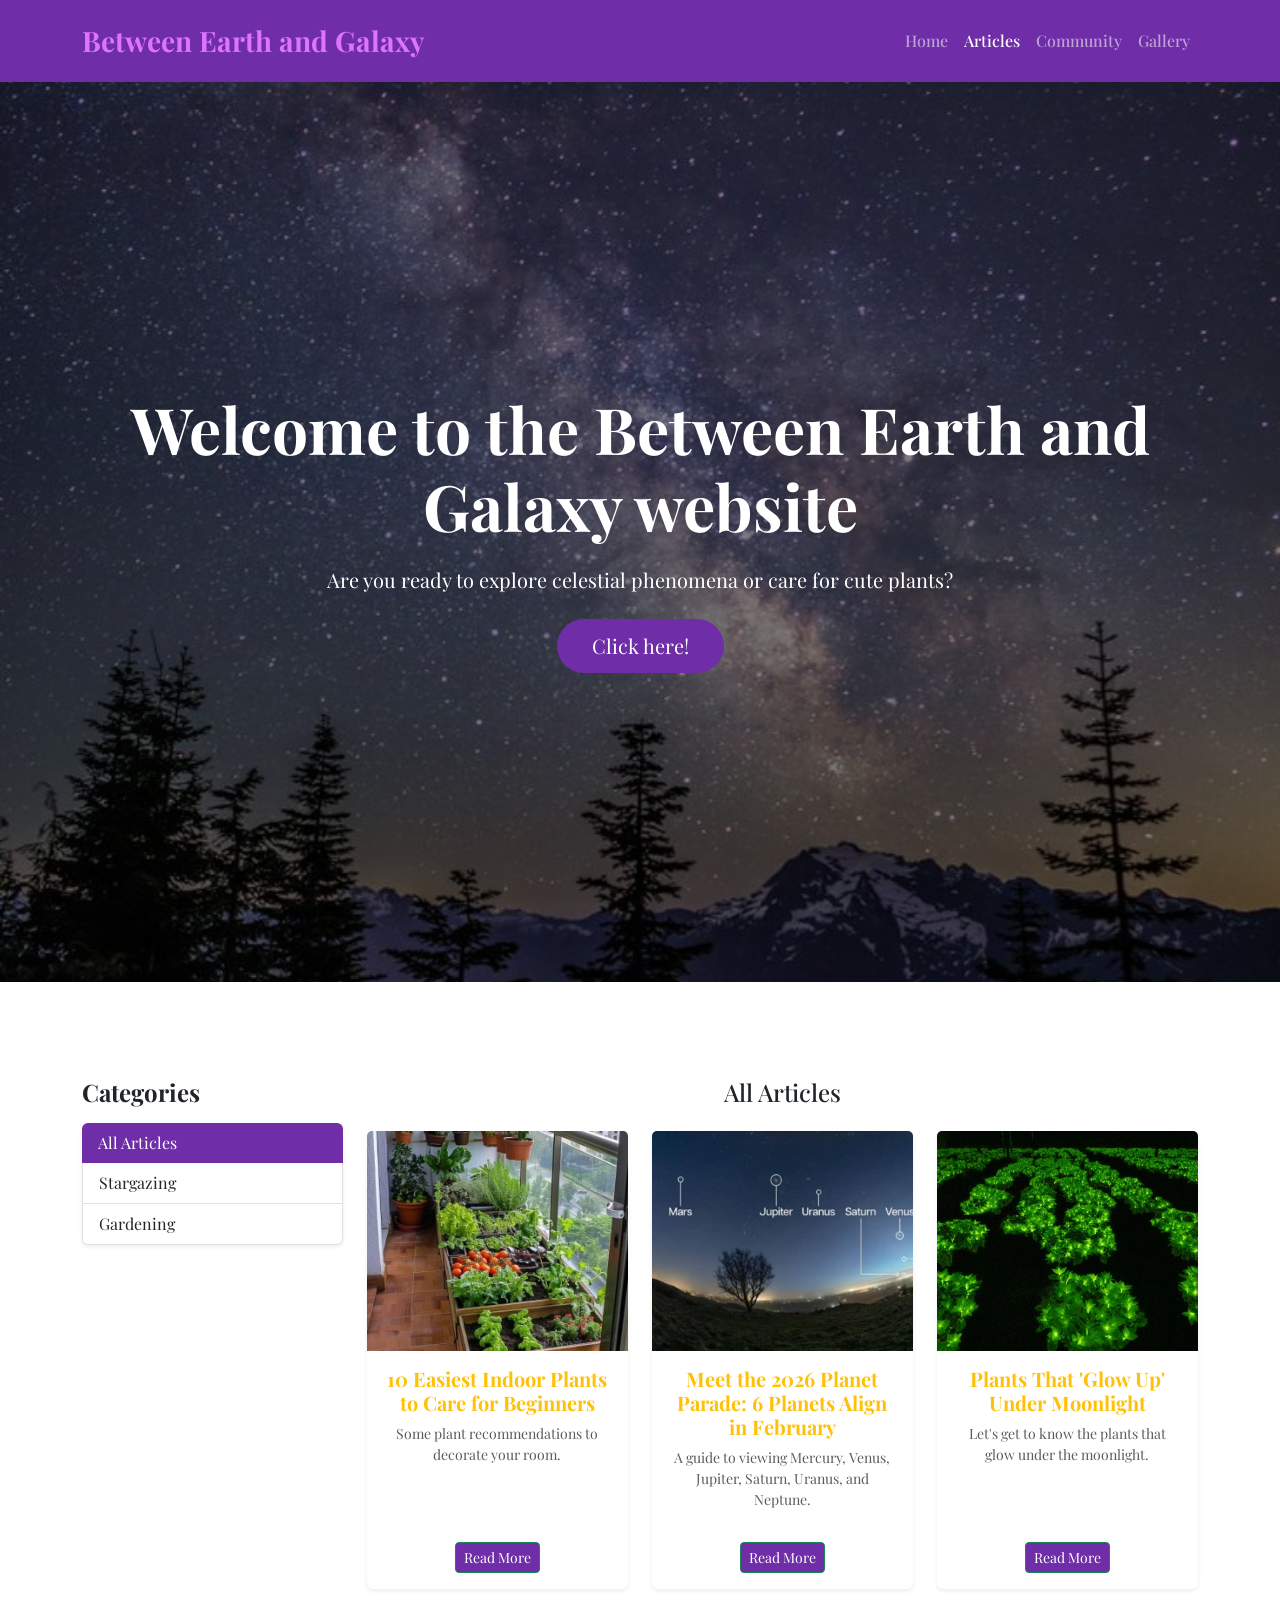
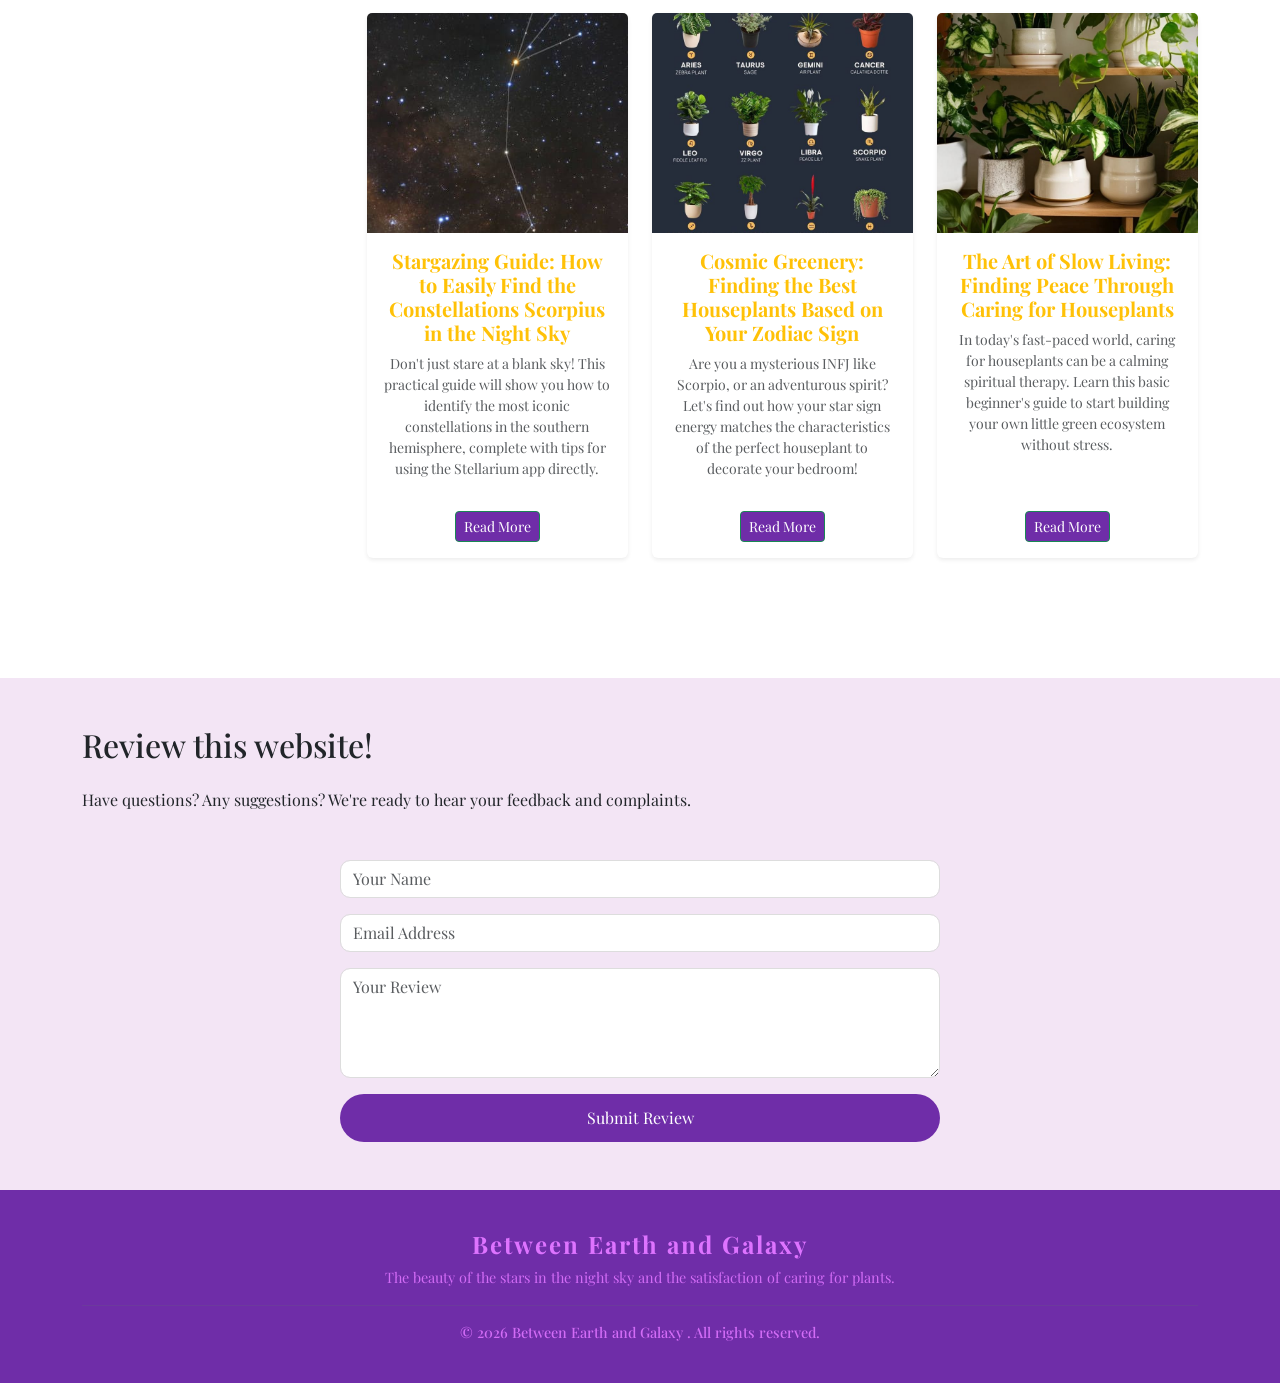
==== artikel.html @ 0eeb185c "Add files via upload" ====
<!DOCTYPE html>
<html lang="en">
<head>
    <meta charset="UTF-8">
    <meta name="viewport" content="width=device-width, initial-scale=1.0">
    <title>Between Earth and Galaxy | Articles</title>
    
    <!-- Bootstrap 5 -->
    <link href="https://cdn.jsdelivr.net/npm/bootstrap@5.3.0/dist/css/bootstrap.min.css" rel="stylesheet">
    <!-- Google Fonts -->
    <link href="https://fonts.googleapis.com/css2?family=Playfair+Display:ital,wght@0,400..900;1,400..900&display=swap" rel="stylesheet">
    <!-- Bootstrap Icons -->
    <link rel="stylesheet" href="https://cdn.jsdelivr.net/npm/bootstrap-icons@1.11.1/font/bootstrap-icons.css">
    <link rel="stylesheet" href="style.css">
</head>
<body>
    
    <!-- NAVBAR -->
    <nav class="navbar navbar-expand-lg navbar-dark sticky-top custom-nav">
        <div class="container">
            <a class="navbar-brand logo" href="#">Between Earth and Galaxy </a>
            
            <button class="navbar-toggler" type="button" data-bs-toggle="collapse" data-bs-target="#navbarNav">
                <span class="navbar-toggler-icon"></span>
            </button>
            
            <div class="collapse navbar-collapse" id="navbarNav">
                <ul class="navbar-nav ms-auto">
                    <li class="nav-item">
                        <a class="nav-link" href="index.html">Home</a>
                    </li>
                    <li class="nav-item">
                        <a class="nav-link active" aria-current="page" href="artikel.html">Articles</a>
                    </li>
                    <li class="nav-item">
                        <a class="nav-link" href="komunitas.html">Community</a>
                    </li>
                    <li class="nav-item">
                        <a class="nav-link" href="galeri.html">Gallery</a>
                    </li>
                </ul>
            </div>
        </div>
    </nav>

    <!-- HERO SECTION -->
    <section class="hero d-flex align-items-center justify-content-center">
        <div class="container text-center">
            <h1 class="display-3 fw-bold">Welcome to the Between Earth and Galaxy website</h1>
            <p class="lead mb-4">Are you ready to explore celestial phenomena or care for cute plants?</p>
            <div class="d-flex justify-content-center">
                <a href="#artikel" class="btn btn-custom btn-lg">Click here!</a>
            </div>
        </div>
    </section>
    
    <!-- ARTIKEL SECTION -->
    <section class="artikel py-5" id="artikel">
        <div class="container py-5">
            <div class="row">
                <!-- Sidebar Categories -->
                <div class="col-md-4 col-lg-3 mb-5">
                    <h4 class="fw-bold mb-3">Categories</h4>
                    <ul class="list-group shadow-sm">
                        <li class="list-group-item active border-0 bg-success">All Articles</li>
                        <li class="list-group-item">Stargazing</li>
                        <li class="list-group-item">Gardening</li>
                    </ul>
                </div>
                
                <!-- Article Grid -->
                <div class="col-md-8 col-lg-9">
                    <h4 class="text-center mb-4">All Articles</h4>
                    <div class="row">
                        
                        <!-- Kartu 1 -->
                        <div class="col-sm-6 col-lg-4 mb-4">
                            <div class="card h-100 shadow-sm">
                                <img src="indoorgarden.jpeg" class="card-img-top" alt="10 Easiest Indoor Plants to Care for Beginners" />
                                <div class="card-body d-flex flex-column text-center">
                                    <h5 class="card-title text-warning"><strong>10 Easiest Indoor Plants to Care for Beginners</strong></h5>
                                    <p class="card-text small text-muted flex-grow-1">Some plant recommendations to decorate your room.</p>
                                    <div class="d-grid gap-2 d-md-flex justify-content-center mt-3">
                                        <a href="#" onclick="alert('The full article is currently under system maintenance.'); return false;" class="btn btn-success btn-sm">Read More</a>
                                    </div>
                                </div>
                            </div>
                        </div>

                        <!-- Kartu 2 -->
                        <div class="col-sm-6 col-lg-4 mb-4">
                            <div class="card h-100 shadow-sm">
                                <img src="paradeplanet.jpg" class="card-img-top" alt="Meet the 2026 Planet Parade: 6 Planets Align in February" />
                                <div class="card-body d-flex flex-column text-center">
                                    <h5 class="card-title text-warning"><strong>Meet the 2026 Planet Parade: 6 Planets Align in February</strong></h5>
                                    <p class="card-text small text-muted flex-grow-1">A guide to viewing Mercury, Venus, Jupiter, Saturn, Uranus, and Neptune.</p>
                                    <div class="d-grid gap-2 d-md-flex justify-content-center mt-3">
                                        <a href="#" onclick="alert('The full article is currently under system maintenance.'); return false;" class="btn btn-success btn-sm">Read More</a>
                                    </div>
                                </div>
                            </div>
                        </div>

                        <!-- Kartu 3 -->
                        <div class="col-sm-6 col-lg-4 mb-4">
                            <div class="card h-100 shadow-sm">
                                <img src="tanamanbercahaya.jpg" class="card-img-top" alt="Plants That 'Glow Up' Under Moonlight" />
                                <div class="card-body d-flex flex-column text-center">
                                    <h5 class="card-title text-warning"><strong>Plants That 'Glow Up' Under Moonlight</strong></h5>
                                    <p class="card-text small text-muted flex-grow-1">Let's get to know the plants that glow under the moonlight.</p>
                                    <div class="d-grid gap-2 d-md-flex justify-content-center mt-3">
                                        <a href="#" onclick="alert('The full article is currently under system maintenance.'); return false;" class="btn btn-success btn-sm">Read More</a>
                                    </div>
                                </div>
                            </div>
                        </div>

                        <!-- Kartu 4 -->
                        <div class="col-sm-6 col-lg-4 mb-4">
                            <div class="card h-100 shadow-sm">
                                <img src="scorpius.jpeg" class="card-img-top" alt="Stargazing Guide: How to Easily Find the Constellations Scorpius in the Night Sky" />
                                <div class="card-body d-flex flex-column text-center">
                                    <h5 class="card-title text-warning"><strong>Stargazing Guide: How to Easily Find the Constellations Scorpius in the Night Sky</strong></h5>
                                    <p class="card-text small text-muted flex-grow-1">Don't just stare at a blank sky! This practical guide will show you how to identify the most iconic constellations in the southern hemisphere, complete with tips for using the Stellarium app directly.</p>
                                    <div class="d-grid gap-2 d-md-flex justify-content-center mt-3">
                                        <a href="#" onclick="alert('The full article is currently under system maintenance.'); return false;" class="btn btn-success btn-sm">Read More</a>
                                    </div>
                                </div>
                            </div>
                        </div>

                        <!-- Kartu 5 -->
                        <div class="col-sm-6 col-lg-4 mb-4">
                            <div class="card h-100 shadow-sm">
                                <img src="houseplantszodiac.jpeg" class="card-img-top" alt="Cosmic Greenery: Finding the Best Houseplants Based on Your Zodiac Sign" />
                                <div class="card-body d-flex flex-column text-center">
                                    <h5 class="card-title text-warning"><strong>Cosmic Greenery: Finding the Best Houseplants Based on Your Zodiac Sign</strong></h5>
                                    <p class="card-text small text-muted flex-grow-1">Are you a mysterious INFJ like Scorpio, or an adventurous spirit? Let's find out how your star sign energy matches the characteristics of the perfect houseplant to decorate your bedroom!</p>
                                    <div class="d-grid gap-2 d-md-flex justify-content-center mt-3">
                                        <a href="#" onclick="alert('The full article is currently under system maintenance.'); return false;" class="btn btn-success btn-sm">Read More</a>
                                    </div>
                                </div>
                            </div>
                        </div>

                        <!-- Kartu 6 -->
                        <div class="col-sm-6 col-lg-4 mb-4">
                            <div class="card h-100 shadow-sm">
                                <img src="houseplants.jpeg" class="card-img-top" alt="The Art of Slow Living: Finding Peace Through Caring for Houseplants" />
                                <div class="card-body d-flex flex-column text-center">
                                    <h5 class="card-title text-warning"><strong>The Art of Slow Living: Finding Peace Through Caring for Houseplants</strong></h5>
                                    <p class="card-text small text-muted flex-grow-1">In today's fast-paced world, caring for houseplants can be a calming spiritual therapy. Learn this basic beginner's guide to start building your own little green ecosystem without stress.</p>
                                    <div class="d-grid gap-2 d-md-flex justify-content-center mt-3">
                                        <a href="#" onclick="alert('The full article is currently under system maintenance.'); return false;" class="btn btn-success btn-sm">Read More</a>
                                    </div>
                                </div>
                            </div>
                        </div>

                    </div> <!-- Akhir Row Produk -->
                </div> <!-- Akhir Col-md-8 -->
            </div> <!-- Akhir Row Utama -->
        </div> <!-- Akhir Container -->
    </section>
    
        <!-- CONTACT SECTION -->
    <section class="contact py-5" id="contact">
        <div class="container">
            <h2 class="mb-4">Review this website!</h2>
            <p class="subtitle mb-5">Have questions? Any suggestions? We're ready to hear your feedback and complaints.</p>
            <form class="contact-form mx-auto" style="max-width: 600px;">
    <div class="mb-3">
        <input type="text" class="form-control" placeholder="Your Name"> 
    </div>
    <div class="mb-3">
        <input type="email" class="form-control" placeholder="Email Address">
    </div>
    <div class="mb-3">
        <textarea class="form-control" rows="4" placeholder="Your Review"></textarea>
    </div>
    <button type="submit" class="btn btn-custom w-100 rounded-pill">Submit Review</button>
</form>
</section>

    <!-- FOOTER -->
    <footer class="footer">
        <div class="container text-center">
            <h4>Between Earth and Galaxy </h4>
            <p>The beauty of the stars in the night sky and the satisfaction of caring for plants.</p>
            <hr class="bg-secondary">
            <p class="copyright mb-0">© 2026 Between Earth and Galaxy . All rights reserved.</p>
        </div>
    </footer>


    <!-- Bootstrap JS Bundle -->
    <script src="https://cdn.jsdelivr.net/npm/bootstrap@5.3.0/dist/js/bootstrap.bundle.min.js"></script>
</body>
</html>
---- style.css ----
/* Global Styles */
* {
    margin: 0;
    padding: 0;
    box-sizing: border-box;
    font-family: 'Playfair Display', serif; 
}

html {
    scroll-behavior: smooth;
}

/* Navbar Customization */
.custom-nav {
    background-color:  #6f2da8 !important;
    padding: 15px 0;
}

.navbar-brand.logo {
    font-size: 28px;
    font-weight: 700;
    color: #de73ff !important;
}

.nav-link {
    font-weight: 500;
    transition: 0.3s;
}

.nav-link:hover {
    color: #de73ff !important;
}

/* Hero Section */
.hero {
    height: 100vh;
    background: linear-gradient(rgba(0, 0, 0, 0.5), rgba(0, 0, 0, 0.5)), 
                url('banner.jpg') no-repeat center center/cover;
    color: #fff;
}

.hero h1 {
    font-size: 4rem;
    margin-bottom: 20px;
}

.btn-custom {
    background-color: #6f2da8;
    color: white;
    border: none;
    padding: 12px 35px;
    border-radius: 50px;
    transition: 0.4s;
    text-decoration: none;
}

.btn-custom:hover {
    background-color: #fff;
    color: #6f2da8;
    transform: scale(1.05);
}

/* About Section */
.about {
    background-color: #f3e5f5; /* Lavender muda */
}

.about h2 {
    font-size: 2.5rem;
    color: #4a148c;
}

.about-text p {
    font-size: 1.2rem;
    line-height: 1.8;
    color: #555;
}

/* Styling Gambar Hobi */
.hobby-img {
    height: 200px;
    object-fit: cover; /* Agar gambar tidak gepeng */
    border-top-left-radius: 20px;
    border-top-right-radius: 20px;
}

.hobby-card {
    border-radius: 20px !important;
    transition: transform 0.3s ease;
}

.hobby-card:hover {
    transform: scale(1.03);
}

.btn-hobby-action {
    background-color:#6f2da8; 
    color: #ffffff; 
    
    border: none;
    padding: 15px 40px;
    border-radius: 50px;
    font-weight: 600;
    transition: all 0.3s ease;
}

.btn-hobby-action:hover {
    background-color: #de73ff; 
    color: #ffffff;
    box-shadow: 0 8px 20px rgba(111, 45, 168, 0.15);;
}

/* Testimony Styles */
.quote-icon {
    font-size: 2.5rem;
    color: #6f2da8;
    margin-bottom: 10px;
}

.stars {
    color: #ffc107;
}

.testimony-card {
    height: 100%;
}

/* Contact Form */
.contact{
  background-color: #f3e5f5;
}

.contact-form {
    max-width: 500px;
}

.form-control {
    border-radius: 10px;
    border: 1px solid #ddd;
}

.form-control:focus {
    box-shadow: 0 0 10px rgba(111, 45, 168, 0.2);
    border-color: #6f2da8;
}

list-group shadow-sm. list-group-item active border-0 bg-success{
  background-color: #6f2da8;
}

/* ==========================================
   artikel
   ========================================== */
/* Mengubah warna kategori yang sedang aktif/nyala */
.list-group-item.active.bg-success {
    background-color: #6f2da8 !important;
    color: #fff !important;
}

/* ==========================================
   4. artikelcard
   ========================================== */
/* Memastikan semua gambar produk berukuran sama & pas (tidak gepeng) */
.artikel .card-img-top {
    height: 220px;          /* Mengunci tinggi gambar agar seragam */
    object-fit: cover;      /* Memotong gambar secara proporsional jika beda resolusi */
    object-position: center;
}

/* Efek awal kartu */
.artikel .card {
    transition: transform 0.3s ease, box-shadow 0.3s ease, background-color 0.3s ease;
    border: 1px  rgba(111, 45, 168, 0.15);
}

/* Efek ketika kartu ditekan/di-hover (Naik + Shadow) */
.artikel .card:hover {
    transform: translateY(-8px); /* Membuat kartu terangkat ke atas */
    box-shadow: 0 10px 20px rgba(111, 45, 168, 0.15);) !important; /* Memberikan shadow tipis yang halus */
    background-color: var(--card-hover-bg);
}

/*artikel*/
.artikel .btn-success {
    background-color:#6f2da8 ;
    border-color: #6f2da8(--primary-color);
    color: #fff(--text-button-color);
    transition: all 0.2s ease;
}

.artikel .btn-success:hover {
    background-color: var(--primary-hover);
    border-color: var(--primary-hover);
    color: var(--text-button-color);
}

/* Tombol Detail (Outline) */
.artikel .btn-outline-secondary {
    border-color: var(--primary-color);
    color: var(--primary-color);
    transition: all 0.2s ease;
}

.artikel .btn-outline-secondary:hover {
    background-color: var(--primary-color);
    color: var(--text-button-color);
    border-color: var(--primary-color);
}






/* Gallery Layout */
.gallery-card {
    background: #fff;
    padding: 10px;
    border: 1px solid #eee;
    transition: all 0.3s ease-in-out;
    text-align: center;
}

.img-box {
    overflow: hidden;
    margin-bottom: 15px;
}

.img-box img {
    width: 100%;
    aspect-ratio: 4/3; /* Atur rasio gambar agar seragam */
    object-fit: cover;
    transition: transform 0.5s;
}

/* Info Styling */
.gallery-info h5 {
    font-size: 1.1rem;
    font-weight: bold;
    color: #4a148c;
    margin-bottom: 5px;
}

.gallery-info p {
    font-size: 0.85rem;
    color: #777;
    line-height: 1.4;
    margin-bottom: 10px;
}

.view-link {
    font-size: 0.8rem;
    text-decoration: none;
    color: #6f2da8;
    font-weight: bold;
    text-transform: uppercase;
}

/* Efek Interaksi (CSS yang 'Ditekan') */
.gallery-card:hover {
    transform: translateY(-10px); /* Efek terangkat */
    box-shadow: 0 10px 25px rgba(111, 45, 168, 0.15);
    border-color: #de73ff;
}

.gallery-card:active {
    transform: translateY(-2px); /* Efek 'ditekan' saat diklik */
    box-shadow: 0 5px 10px rgba(111, 45, 168, 0.1);
}

.gallery-card:hover .img-box img {
    transform: scale(1.05); /* Gambar sedikit nge-zoom */
}

/* Footer */
/* Footer Customization */
.footer {
    /* Mengikuti warna teks logo navbar kamu */
    background-color: #6f2da8 !important; 
    padding: 40px 0;
    color: #de73ff; /* Teks dibuat ungu tua agar kontras */
}

.footer h4 {
    letter-spacing: 2px;
    font-weight: bold;
    color: #de73ff; /* Pastikan judul juga ungu tua */
}

.footer p {
    font-size: 0.9rem;
    opacity: 0.9; /* Sedikit lebih tebal agar jelas di bg terang */
}

.footer hr {
    /* Garis pemisah disesuaikan warnanya */
    border-top: 1px solid rgba(74, 20, 140, 0.2); 
}

.footer .copyright {
    font-weight: 500;
}

/* Responsiveness */
@media (max-width: 768px) {
    .hero h1 {
        font-size: 2.5rem;
    }
}
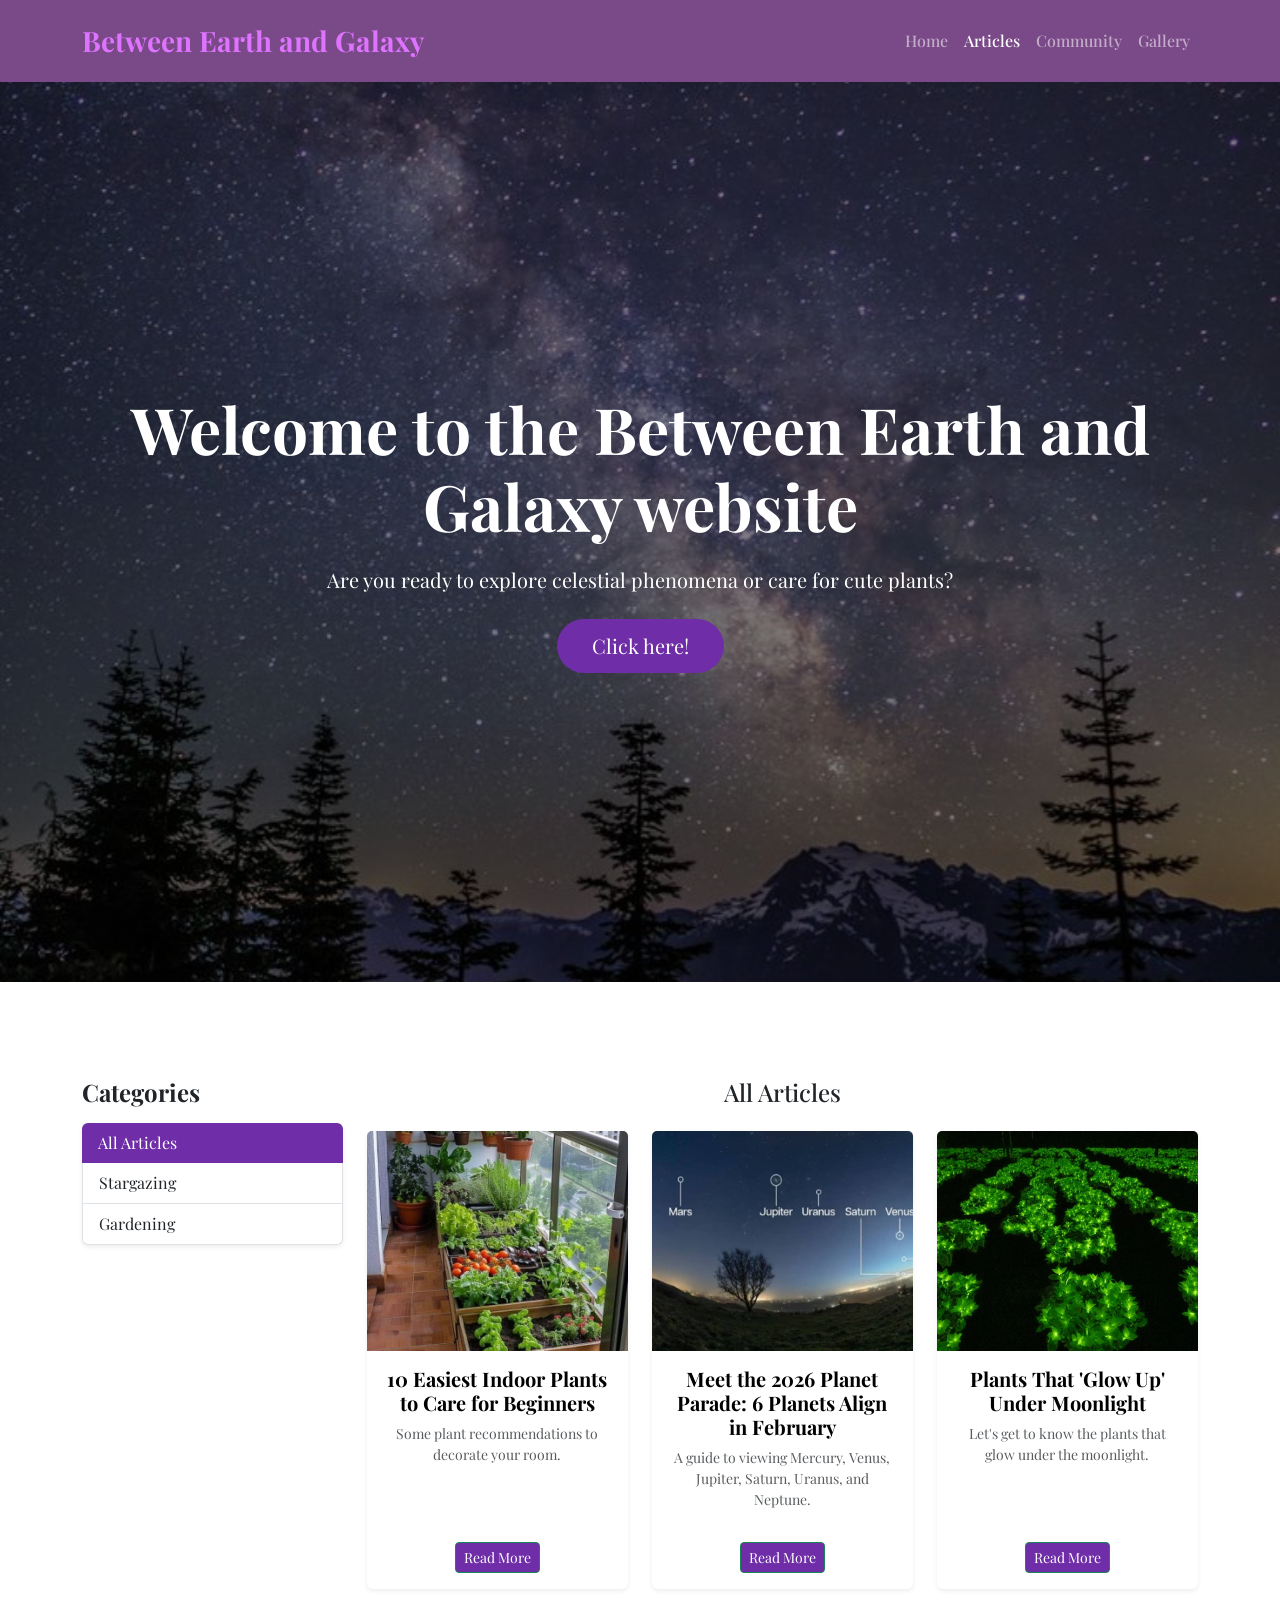
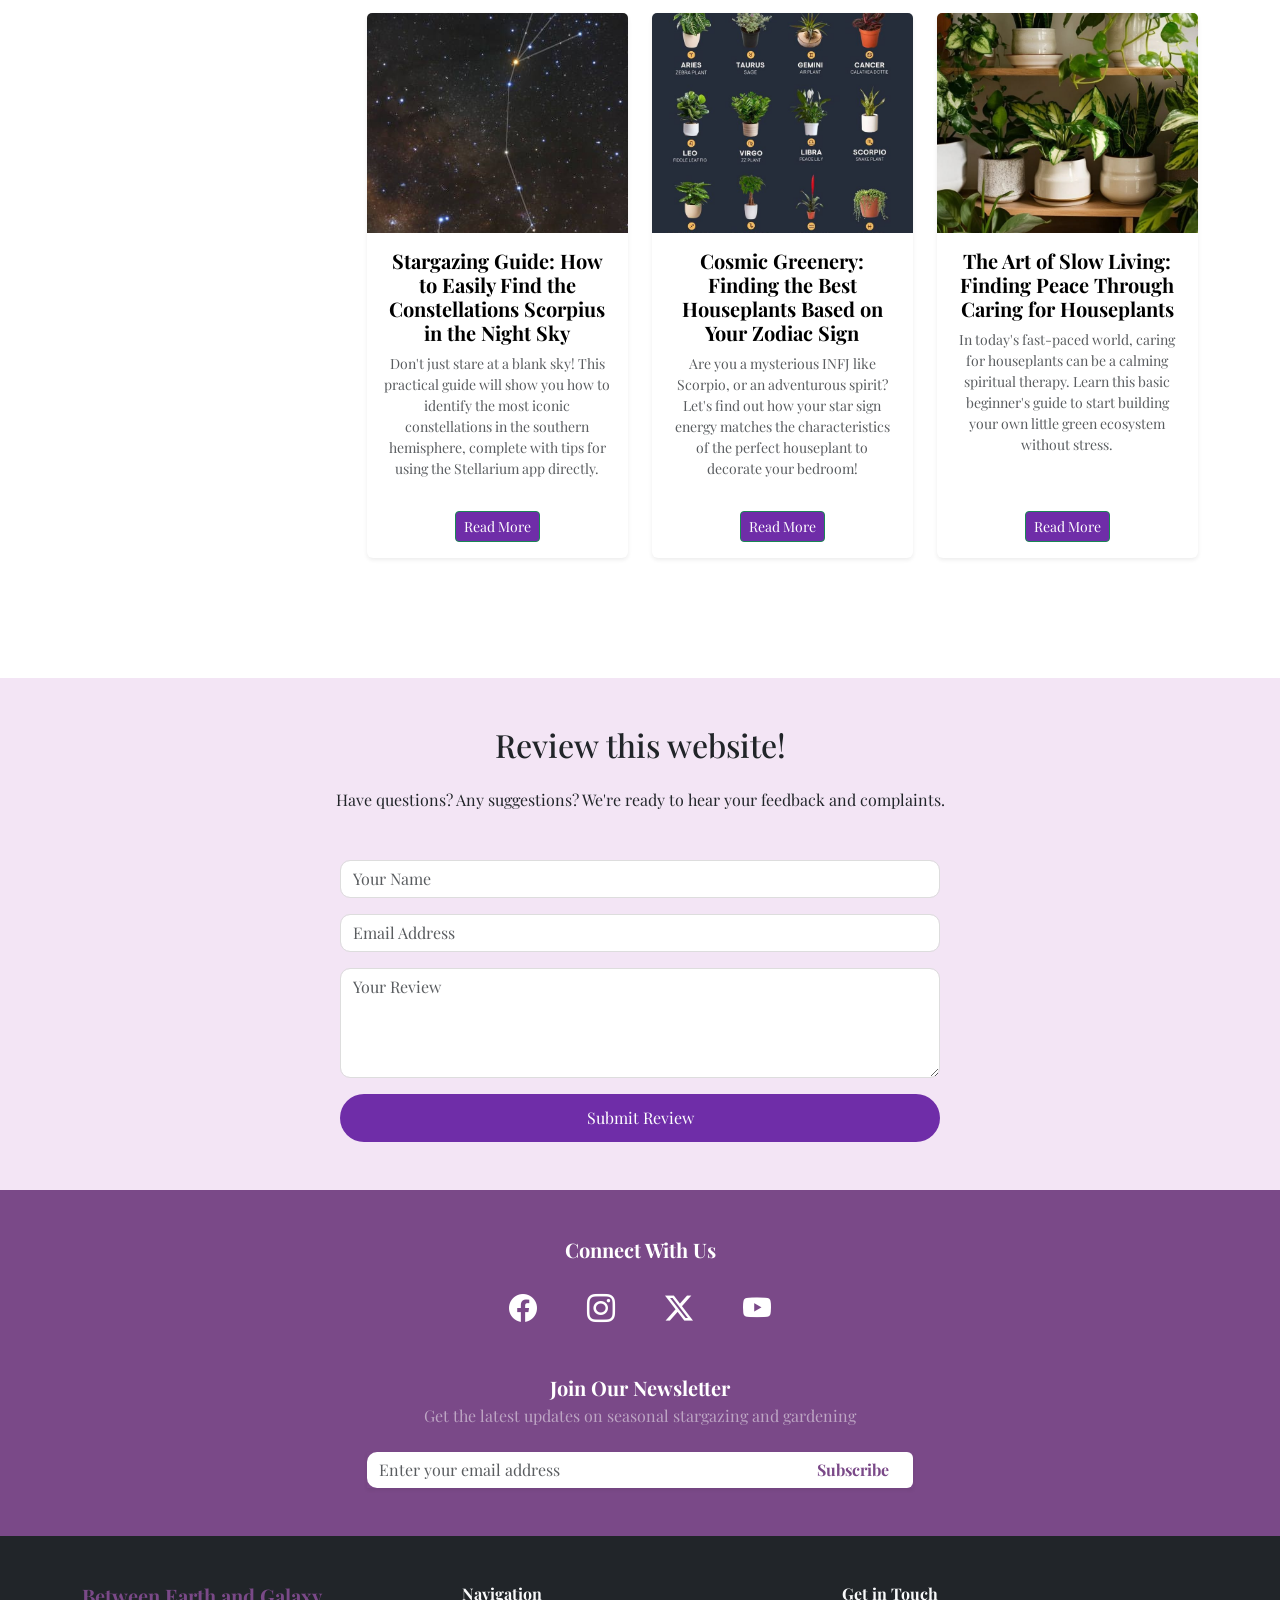
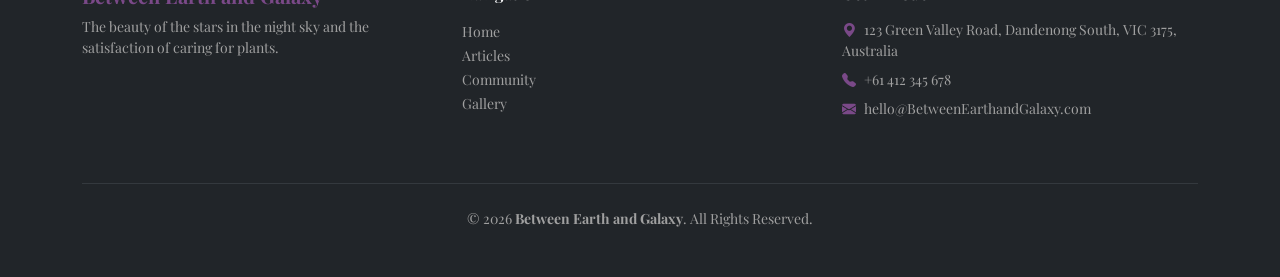
==== commit f6a69cd3: "Add files via upload" ====
--- a/artikel.html
+++ b/artikel.html
@@ -81,7 +81,7 @@
                                     <h5 class="card-title text-warning"><strong>10 Easiest Indoor Plants to Care for Beginners</strong></h5>
                                     <p class="card-text small text-muted flex-grow-1">Some plant recommendations to decorate your room.</p>
                                     <div class="d-grid gap-2 d-md-flex justify-content-center mt-3">
-                                        <a href="#" onclick="alert('The full article is currently under system maintenance.'); return false;" class="btn btn-success btn-sm">Read More</a>
+                                        <a href="artikel1.html" class="btn btn-success btn-sm">Read More</a>
                                     </div>
                                 </div>
                             </div>
@@ -95,7 +95,7 @@
                                     <h5 class="card-title text-warning"><strong>Meet the 2026 Planet Parade: 6 Planets Align in February</strong></h5>
                                     <p class="card-text small text-muted flex-grow-1">A guide to viewing Mercury, Venus, Jupiter, Saturn, Uranus, and Neptune.</p>
                                     <div class="d-grid gap-2 d-md-flex justify-content-center mt-3">
-                                        <a href="#" onclick="alert('The full article is currently under system maintenance.'); return false;" class="btn btn-success btn-sm">Read More</a>
+                                        <a href="artikel2.html" class="btn btn-success btn-sm">Read More</a>
                                     </div>
                                 </div>
                             </div>
@@ -109,7 +109,7 @@
                                     <h5 class="card-title text-warning"><strong>Plants That 'Glow Up' Under Moonlight</strong></h5>
                                     <p class="card-text small text-muted flex-grow-1">Let's get to know the plants that glow under the moonlight.</p>
                                     <div class="d-grid gap-2 d-md-flex justify-content-center mt-3">
-                                        <a href="#" onclick="alert('The full article is currently under system maintenance.'); return false;" class="btn btn-success btn-sm">Read More</a>
+                                        <a href="artikel3.html" class="btn btn-success btn-sm">Read More</a>
                                     </div>
                                 </div>
                             </div>
@@ -123,7 +123,7 @@
                                     <h5 class="card-title text-warning"><strong>Stargazing Guide: How to Easily Find the Constellations Scorpius in the Night Sky</strong></h5>
                                     <p class="card-text small text-muted flex-grow-1">Don't just stare at a blank sky! This practical guide will show you how to identify the most iconic constellations in the southern hemisphere, complete with tips for using the Stellarium app directly.</p>
                                     <div class="d-grid gap-2 d-md-flex justify-content-center mt-3">
-                                        <a href="#" onclick="alert('The full article is currently under system maintenance.'); return false;" class="btn btn-success btn-sm">Read More</a>
+                                        <a href="artikel4.html" class="btn btn-success btn-sm">Read More</a>
                                     </div>
                                 </div>
                             </div>
@@ -137,7 +137,7 @@
                                     <h5 class="card-title text-warning"><strong>Cosmic Greenery: Finding the Best Houseplants Based on Your Zodiac Sign</strong></h5>
                                     <p class="card-text small text-muted flex-grow-1">Are you a mysterious INFJ like Scorpio, or an adventurous spirit? Let's find out how your star sign energy matches the characteristics of the perfect houseplant to decorate your bedroom!</p>
                                     <div class="d-grid gap-2 d-md-flex justify-content-center mt-3">
-                                        <a href="#" onclick="alert('The full article is currently under system maintenance.'); return false;" class="btn btn-success btn-sm">Read More</a>
+                                        <a href="artikel5.html"  class="btn btn-success btn-sm">Read More</a>
                                     </div>
                                 </div>
                             </div>
@@ -151,7 +151,7 @@
                                     <h5 class="card-title text-warning"><strong>The Art of Slow Living: Finding Peace Through Caring for Houseplants</strong></h5>
                                     <p class="card-text small text-muted flex-grow-1">In today's fast-paced world, caring for houseplants can be a calming spiritual therapy. Learn this basic beginner's guide to start building your own little green ecosystem without stress.</p>
                                     <div class="d-grid gap-2 d-md-flex justify-content-center mt-3">
-                                        <a href="#" onclick="alert('The full article is currently under system maintenance.'); return false;" class="btn btn-success btn-sm">Read More</a>
+                                        <a href="artikel6.html"  class="btn btn-success btn-sm">Read More</a>
                                     </div>
                                 </div>
                             </div>
@@ -163,7 +163,8 @@
         </div> <!-- Akhir Container -->
     </section>
     
-        <!-- CONTACT SECTION -->
+
+    <!-- CONTACT SECTION -->
     <section class="contact py-5" id="contact">
         <div class="container">
             <h2 class="mb-4">Review this website!</h2>
@@ -183,14 +184,68 @@
 </section>
 
     <!-- FOOTER -->
-    <footer class="footer">
-        <div class="container text-center">
-            <h4>Between Earth and Galaxy </h4>
-            <p>The beauty of the stars in the night sky and the satisfaction of caring for plants.</p>
-            <hr class="bg-secondary">
-            <p class="copyright mb-0">© 2026 Between Earth and Galaxy . All rights reserved.</p>
-        </div>
-    </footer>
+<div class="container-fluid py-5">
+    <div class="container">
+
+        <h5 class="text-center text-light mb-4 fw-bold">Connect With Us</h5>
+        <div class="d-flex justify-content-center mb-5" style="gap: 50px">
+            <a href="#" class="text-light fs-3"><i class="bi bi-facebook"></i></a>
+            <a href="#" class="text-light fs-3"><i class="bi bi-instagram"></i></a>
+            <a href="#" class="text-light fs-3"><i class="bi bi-twitter-x"></i></a>
+            <a href="#" class="text-light fs-3"><i class="bi bi-youtube"></i></a>
+        </div>
+
+        <h5 class="text-center text-light mb-1 fw-bold">Join Our Newsletter</h5>
+        <p class="text-center text-light opacity-50 mb-4">Get the latest updates on seasonal stargazing and gardening</p>
+
+        <div class="row justify-content-center">
+            <div class="col-md-6">
+                <div class="input-group shadow-sm">
+                    <input type="email" class="form-control border-0" placeholder="Enter your email address">
+                    <button class="btn btn-success text-light fw-bold px-4">Subscribe</button>
+                </div>
+            </div>
+        </div>
+
+    </div>
+</div>
+
+<footer class="bg-dark text-light py-5">
+    <div class="container">
+        <div class="row text-center text-md-start">
+
+            <div class="col-md-4 mb-4 mb-md-0">
+                <h5 class="fw-bold text-success">Between Earth and Galaxy</h5>
+                <p class="text-muted small">The beauty of the stars in the night sky and the satisfaction of caring for plants.</p>
+            </div>
+
+            <div class="col-md-4 mb-4 mb-md-0">
+                <h6 class="fw-bold mb-3">Navigation</h6>
+                <ul class="list-unstyled">
+                    <li><a href="#" class="text-muted text-decoration-none small">Home</a></li>
+                    <li><a href="artikel.html" class="text-muted text-decoration-none small">Articles</a></li>
+                    <li><a href="komunitas.html" class="text-muted text-decoration-none small">Community</a></li>
+                    <li><a href="galeri.html" class="text-muted text-decoration-none small">Gallery</a></li>
+                </ul>
+            </div>
+            
+            <div class="col-md-4">
+                <h6 class="fw-bold mb-3">Get in Touch</h6>
+                <ul class="list-unstyled text-muted small">
+                    <li class="mb-2"><i class="bi bi-geo-alt-fill me-2 text-success"></i>123 Green Valley Road, Dandenong South, VIC 3175, Australia</li>
+                    <li class="mb-2"><i class="bi bi-telephone-fill me-2 text-success"></i>+61 412 345 678</li>
+                    <li><i class="bi bi-envelope-fill me-2 text-success"></i>hello@BetweenEarthandGalaxy.com</li>
+                </ul>
+            </div>
+        </div>
+
+        <hr class="border-secondary mt-5 mb-4">
+        
+        <p class="text-center text-muted small mb-0">
+            &copy; 2026 <strong>Between Earth and Galaxy</strong>. All Rights Reserved.
+        </p>
+    </div>
+</footer>
 
 
     <!-- Bootstrap JS Bundle -->
--- a/style.css
+++ b/style.css
@@ -12,7 +12,7 @@
 
 /* Navbar Customization */
 .custom-nav {
-    background-color:  #6f2da8 !important;
+    background-color:  #7A4988 !important;
     padding: 15px 0;
 }
 
@@ -148,6 +148,14 @@
   background-color: #6f2da8;
 }
 
+
+#contact h2,
+#contact .subtitle {
+    text-align: center !important;
+    margin-left: auto;
+    margin-right: auto;
+    display: block;
+}
 /* ==========================================
    artikel
    ========================================== */
@@ -181,6 +189,10 @@
 }
 
 /*artikel*/
+.artikel .card-title {
+    color: #000000 !important; /* #000000 adalah kode warna hitam */
+}
+
 .artikel .btn-success {
     background-color:#6f2da8 ;
     border-color: #6f2da8(--primary-color);
@@ -208,11 +220,95 @@
 }
 
 
+/*komunitas*/
+.komunitas .card-img-top {
+    height:  290px;
+    width: 510 px;/* Mengunci tinggi gambar agar seragam */
+    object-fit: cover;      /* Memotong gambar secara proporsional jika beda resolusi */
+    object-position: center;
+}
+
+/* Efek awal kartu */
+.komunitas .card {
+    transition: transform 0.3s ease, box-shadow 0.3s ease, background-color 0.3s ease;
+    border: 1px  rgba(111, 45, 168, 0.15);
+}
+
+/* Efek ketika kartu ditekan/di-hover (Naik + Shadow) */
+.komunitas .card:hover {
+    transform: translateY(-8px); /* Membuat kartu terangkat ke atas */
+    box-shadow: 0 10px 20px rgba(111, 45, 168, 0.15);) !important; /* Memberikan shadow tipis yang halus */
+    background-color: var(--card-hover-bg);
+}
+
+/*komunitas*/
+.komunitas .card-title {
+    color: #000000 !important; /* #000000 adalah kode warna hitam */
+}
+
+.komunitas .btn-success {
+    background-color:#6f2da8 ;
+    border-color: #6f2da8(--primary-color);
+    color: #fff(--text-button-color);
+    transition: all 0.2s ease;
+}
+
+.komunitas .btn-success:hover {
+    background-color: var(--primary-hover);
+    border-color: var(--primary-hover);
+    color: var(--text-button-color);
+}
+
+/* Tombol Detail (Outline) */
+.komunitas .btn-outline-secondary {
+    border-color: var(--primary-color);
+    color: var(--primary-color);
+    transition: all 0.2s ease;
+}
+
+.komunitas .btn-outline-secondary:hover {
+    background-color: var(--primary-color);
+    color: var(--text-button-color);
+    border-color: var(--primary-color);
+}
+
 
 
 
 
 /* Gallery Layout */
+/* ==========================================================================
+   MENYAMAKAN TINGGI BOX GALERI (CARDS)
+   ========================================================================== */
+
+/* Pastikan kolom pembungkusnya memiliki tinggi yang sama rata */
+.gallery .row, 
+#gallery .row {
+    display: flex;
+    flex-wrap: wrap;
+}
+
+/* Memaksa elemen box/card di dalamnya mengisi tinggi penuh secara vertikal */
+.gallery .card,
+#gallery .card,
+.gallery .col-md-6 > div, /* Jika kamu pakai div biasa, bukan class .card */
+#gallery .col-md-6 > div {
+    display: flex;
+    flex-direction: column;
+    height: 100%;
+}
+
+/* Membuat teks deskripsi otomatis mengambil sisa ruang yang ada 
+   sehingga tombol atau bagian bawah card sejajar rata */
+.gallery .card-body,
+#gallery .card-body,
+.gallery p,
+#gallery p {
+    flex-grow: 1;
+}
+
+
+
 .gallery-card {
     background: #fff;
     padding: 10px;
@@ -237,7 +333,8 @@
 .gallery-info h5 {
     font-size: 1.1rem;
     font-weight: bold;
-    color: #4a148c;
+    color: 
+    #7A4988;
     margin-bottom: 5px;
 }
 
@@ -248,13 +345,6 @@
     margin-bottom: 10px;
 }
 
-.view-link {
-    font-size: 0.8rem;
-    text-decoration: none;
-    color: #6f2da8;
-    font-weight: bold;
-    text-transform: uppercase;
-}
 
 /* Efek Interaksi (CSS yang 'Ditekan') */
 .gallery-card:hover {
@@ -274,31 +364,148 @@
 
 /* Footer */
 /* Footer Customization */
-.footer {
-    /* Mengikuti warna teks logo navbar kamu */
-    background-color: #6f2da8 !important; 
-    padding: 40px 0;
-    color: #de73ff; /* Teks dibuat ungu tua agar kontras */
-}
-
-.footer h4 {
-    letter-spacing: 2px;
-    font-weight: bold;
-    color: #de73ff; /* Pastikan judul juga ungu tua */
-}
-
-.footer p {
+:root {
+    --purple-main: #7A4988;    /* Warna ungu utama */
+    --purple-hover: #5A3266;   /* Warna ungu gelap untuk hover */
+}
+
+/* ==========================================================================
+   PERBAIKAN SECTION ATAS / NEWSLETTER
+   ========================================================================== */
+
+/* Menargetkan section newsletter menggunakan class bawaan tanpa merusak teks */
+.container-fluid.py-5 {
+    background-color: var(--purple-main) !important;
+}
+
+/* Memastikan teks di bagian newsletter tetap putih terang */
+.container-fluid.py-5 .text-light {
+    color: #ffffff !important;
+}
+
+/* Mengubah tombol Subscribe menjadi putih dengan teks ungu */
+.container-fluid.py-5 .btn-success {
+    background-color: #ffffff !important;
+    color: #7A4988 !important;
+    border: none !important;
+    transition: all 0.3s ease-in-out;
+}
+
+.container-fluid.py-5 .btn-success:hover {
+    background-color: #7A4988;
+    color: #ffffff !important;
+    box-shadow: 0 4px 12px rgba(0, 0, 0, 0.2);
+}
+
+/* Efek hover icon media sosial */
+.container-fluid.py-5 .d-flex a.text-light {
+    transition: transform 0.2s ease, opacity 0.2s ease;
+    display: inline-block;
+}
+
+.container-fluid.py-5 .d-flex a.text-light:hover {
+    transform: translateY(-4px);
+    opacity: 0.85;
+}
+
+/* ==========================================================================
+   PERBAIKAN UTAMA FOOTER (MENGEMBALIKAN TEKS YANG HILANG)
+   ========================================================================== */
+
+/* Memaksa background footer tetap gelap */
+footer.bg-dark {
+    background-color: #212529 !important;
+}
+
+/* Mengembalikan semua teks bawaan footer agar berwarna putih terang */
+footer .text-light, 
+footer h5, 
+footer h6 {
+    color: #f8f9fa !important;
+}
+
+/* Mengembalikan teks deskripsi dan link agar berwarna abu-abu terang */
+footer .text-muted, 
+footer .list-unstyled a {
+    color: #a0a0a0 !important;
+}
+
+/* Mengubah warna Judul Brand & Icon menjadi Ungu */
+footer .text-success,
+footer .bi-geo-alt-fill,
+footer .bi-telephone-fill,
+footer .bi-envelope-fill {
+    color: var(--purple-main) !important;
+}
+
+/* Efek hover link navigasi di dalam footer */
+footer .list-unstyled a:hover {
+    color: #ffffff !important;
+    text-decoration: underline !important;
+}
+
+
+/* Font khusus untuk Judul & Subjudul */
+.article-title, 
+.plant-section h3 {
+    font-family: 'Playfair Display', serif;
+    color: #333333;
+}
+
+.article-title {
+    font-size: 2.5rem;
+    line-height: 1.2;
+}
+
+/* Jarak breadcrumb */
+.breadcrumb-container {
     font-size: 0.9rem;
-    opacity: 0.9; /* Sedikit lebih tebal agar jelas di bg terang */
-}
-
-.footer hr {
-    /* Garis pemisah disesuaikan warnanya */
-    border-top: 1px solid rgba(74, 20, 140, 0.2); 
-}
-
-.footer .copyright {
-    font-weight: 500;
+}
+.breadcrumb-container a {
+    color: #7A4988; /* Warna ungu link */
+}
+.breadcrumb-container a:hover {
+    text-decoration: underline;
+}
+
+/* Metadata Artikel */
+.article-meta i {
+    color: #7A4988; /* Warna ungu icon */
+}
+
+/* KUNCI UTAMA: Otomatis memotong semua gambar artikel agar seragam & tidak gepeng */
+.article-img {
+    width: 100%;        
+    height: 380px;      /* Mengunci tinggi gambar di semua artikel */
+    object-fit: cover;  /* Memotong gambar secara otomatis agar proporsional */
+    object-position: center; 
+    border-radius: 12px;     
+}
+
+/* Styling Subjudul Tanaman / Planet */
+.plant-section h3 {
+    font-size: 1.4rem;
+    color: #7A4988; /* Warna ungu kustom */
+    margin-bottom: 8px;
+}
+
+.plant-section p {
+    font-size: 1.05rem;
+    line-height: 1.6;
+    color: #555555;
+    text-align: justify; 
+}
+
+/* Responsif Layar HP */
+@media (max-width: 768px) {
+    .article-img {
+        height: 260px;  
+        margin-bottom: 20px;
+    }
+    .article-title {
+        font-size: 2rem;
+        margin-top: 15px;
+    }
 }
 
 /* Responsiveness */
@@ -308,7 +515,3 @@
     }
 }
 
-
-
-
-
